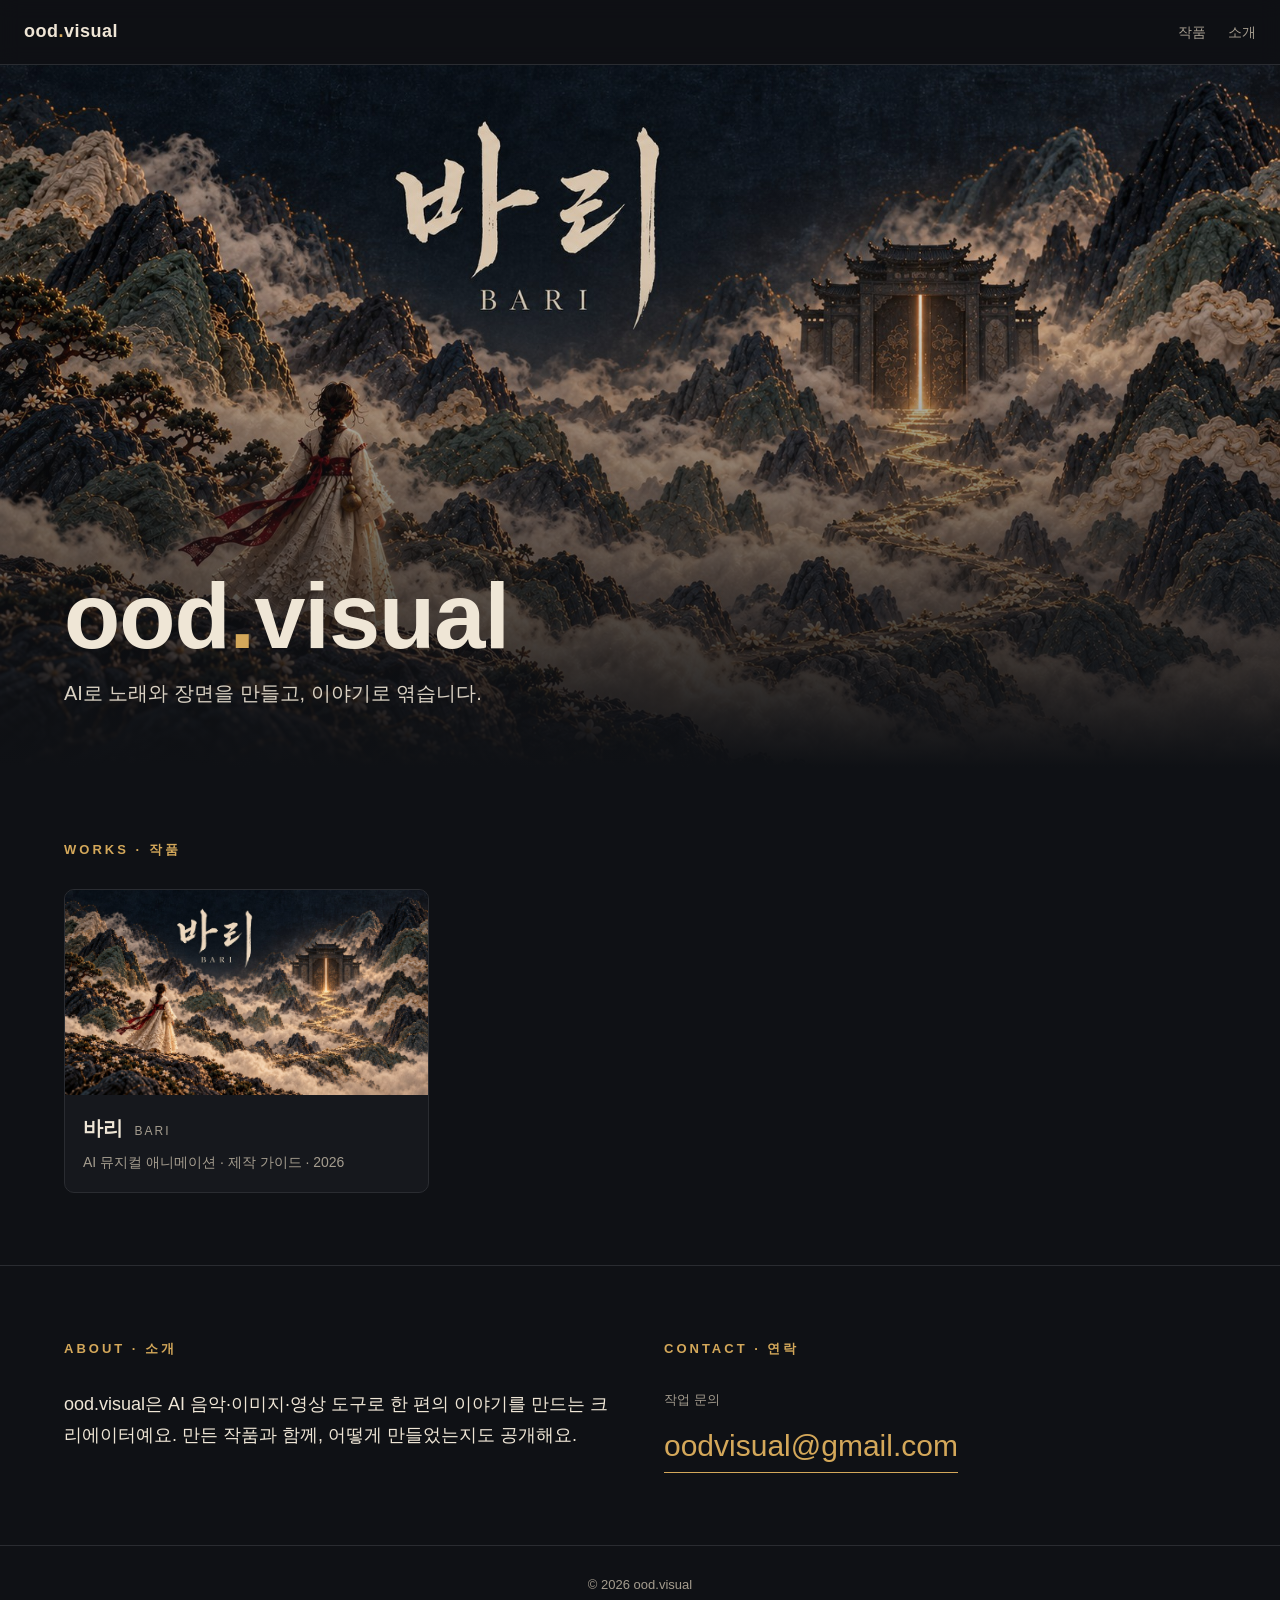
==== index.html @ dbe3b7cd "ood.visual 포트폴리오 첫 배포: 바리 제작 가이드 Co-Authored-By: Claude Opus 5.5 <noreply@anthropic.com>" ====
<!doctype html>
<html lang="ko">
<head>
<meta charset="utf-8">
<meta name="viewport" content="width=device-width,initial-scale=1">
<title>ood.visual</title>
<meta name="description" content="ood.visual · AI 음악·이미지·영상으로 만드는 이야기. 작품과 제작 가이드.">
<meta property="og:title" content="ood.visual">
<meta property="og:description" content="AI로 노래와 장면을 만들고, 이야기로 엮습니다.">
<meta property="og:image" content="works/bari/guide/assets/cover.jpg">
<link rel="stylesheet" href="css/style.css">
</head>
<body>
<header class="top">
  <a class="logo" href="./">ood<b>.</b>visual</a>
  <nav><a href="#works">작품</a><a href="#about">소개</a></nav>
</header>

<section class="hero">
  <img id="hero-img" src="works/bari/guide/assets/cover.jpg" alt="">
  <div class="wrap">
    <h1>ood<b>.</b>visual</h1>
    <p data-site="tagline"></p>
  </div>
</section>

<section id="works" class="section">
  <div class="wrap">
    <h2>Works · 작품</h2>
    <div id="works-grid" class="grid"></div>
  </div>
</section>

<section id="about" class="section about">
  <div class="wrap about-in">
    <div>
      <h2>About · 소개</h2>
      <p data-site="about"></p>
    </div>
    <div class="contact">
      <h2>Contact · 연락</h2>
      <small>작업 문의</small>
      <a data-site="email" href="#"></a>
    </div>
  </div>
</section>

<footer class="foot">© <span id="year"></span> ood.visual</footer>
<script src="js/works.js"></script>
<script src="js/site.js"></script>
</body>
</html>
---- css/style.css ----
:root{--bg:#0f1115;--ink:#efe6d6;--mute:#a59d8f;--line:#2a2c31;--gold:#d4a85a;--card:#16181d}
*{box-sizing:border-box}
html{scroll-behavior:smooth}
body{margin:0;background:var(--bg);color:var(--ink);font:16px/1.75 -apple-system,BlinkMacSystemFont,"Apple SD Gothic Neo","Pretendard","Noto Sans KR",sans-serif;-webkit-font-smoothing:antialiased}
a{color:inherit}
img{display:block;max-width:100%}
.wrap{max-width:1200px;margin:0 auto;padding:0 24px}
.top{position:sticky;top:0;z-index:20;display:flex;justify-content:space-between;align-items:center;padding:16px 24px;background:rgba(15,17,21,.82);backdrop-filter:blur(10px);border-bottom:1px solid var(--line)}
.logo{font-weight:700;letter-spacing:.5px;text-decoration:none;font-size:18px}
.logo b{color:var(--gold)}
.top nav a{margin-left:22px;text-decoration:none;color:var(--mute);font-size:14px}
.top nav a:hover{color:var(--ink)}

.hero{position:relative;min-height:78vh;display:flex;align-items:flex-end;overflow:hidden}
.hero img{position:absolute;inset:0;width:100%;height:100%;object-fit:cover}
.hero::after{content:"";position:absolute;inset:0;background:linear-gradient(180deg,rgba(15,17,21,.1) 30%,var(--bg) 100%)}
.hero .wrap{position:relative;z-index:1;width:100%;padding-bottom:56px}
.hero h1{margin:0;font-size:clamp(40px,8vw,92px);line-height:1;letter-spacing:-1px}
.hero h1 b{color:var(--gold)}
.hero p{margin:14px 0 0;font-size:clamp(16px,2vw,20px);color:var(--ink);opacity:.9}

.section{padding:72px 0}
.section h2{font-size:13px;letter-spacing:3px;color:var(--gold);font-weight:600;margin:0 0 28px;text-transform:uppercase}
.grid{display:grid;grid-template-columns:repeat(auto-fill,minmax(340px,1fr));gap:28px}
.card{text-decoration:none;background:var(--card);border:1px solid var(--line);border-radius:10px;overflow:hidden;transition:transform .25s,border-color .25s}
.card:hover{transform:translateY(-4px);border-color:#4a4335}
.card-img{aspect-ratio:16/9;overflow:hidden}
.card-img img{width:100%;height:100%;object-fit:cover;transition:transform .6s}
.card:hover .card-img img{transform:scale(1.04)}
.card-meta{padding:16px 18px 18px}
.card-meta h3{margin:0;font-size:20px}
.card-meta h3 span{font-size:12px;letter-spacing:2px;color:var(--mute);margin-left:6px;font-weight:500}
.card-meta p{margin:4px 0 0;color:var(--mute);font-size:14px}

.about{border-top:1px solid var(--line)}
.about-in{display:grid;grid-template-columns:1fr 1fr;gap:48px;align-items:start}
.about p{margin:0;font-size:18px;max-width:560px}
.contact a{display:inline-block;font-size:clamp(20px,3vw,30px);color:var(--gold);text-decoration:none;border-bottom:1px solid currentColor}
.contact small{display:block;color:var(--mute);margin-bottom:8px;font-size:13px}

.foot{padding:28px 24px;border-top:1px solid var(--line);color:var(--mute);font-size:13px;text-align:center}

/* 작품 상세 */
.work-hero{max-height:76vh;overflow:hidden}
.work-hero img{width:100%;height:100%;object-fit:cover}
.work-head{padding-top:44px}
.eyebrow{margin:0;color:var(--gold);font-size:13px;letter-spacing:1.5px}
.work-head h1{margin:6px 0 14px;font-size:clamp(36px,6vw,64px);line-height:1.1}
.work-head h1 span{font-size:.32em;letter-spacing:4px;color:var(--mute);vertical-align:middle;margin-left:8px}
.lead{font-size:clamp(17px,2vw,21px);max-width:760px;margin:0}
.actions{display:flex;flex-wrap:wrap;gap:12px;margin-top:26px}
.btn{display:inline-block;padding:12px 20px;border:1px solid #4a4335;border-radius:8px;text-decoration:none;font-size:15px}
.btn:hover{border-color:var(--gold)}
.btn.primary{background:var(--gold);color:#1a1408;border-color:var(--gold);font-weight:600}
.work-body{display:grid;grid-template-columns:minmax(0,1fr) 240px;gap:48px;padding-top:48px;padding-bottom:24px}
.work-body p{margin:0 0 16px;color:#d9d0c1}
.work-body aside h4{margin:0 0 10px;font-size:13px;letter-spacing:2px;color:var(--mute);font-weight:600}
.work-body ul{list-style:none;margin:0;padding:0}
.work-body li{padding:8px 0;border-bottom:1px solid var(--line);font-size:15px}
.gallery{display:grid;grid-template-columns:repeat(2,1fr);gap:20px;padding-top:32px;padding-bottom:40px}
.gallery figure{margin:0}
.gallery img{width:100%;aspect-ratio:16/9;object-fit:cover;border-radius:8px;transition:opacity .2s}
.gallery a:hover img{opacity:.85}
.gallery figcaption{margin-top:8px;color:var(--mute);font-size:14px}
.ratio{position:relative;aspect-ratio:16/9}
.ratio iframe{position:absolute;inset:0;width:100%;height:100%;border:0;border-radius:8px}
.next{padding-top:24px;padding-bottom:72px}
.next a{color:var(--gold);text-decoration:none}
.empty{padding:120px 24px;text-align:center}

@media (max-width:760px){
  .grid{grid-template-columns:1fr}
  .about-in,.work-body{grid-template-columns:1fr;gap:28px}
  .gallery{grid-template-columns:1fr}
  .top nav a{margin-left:14px}
  .hero{min-height:64vh}
  .wrap{padding:0 16px}
}
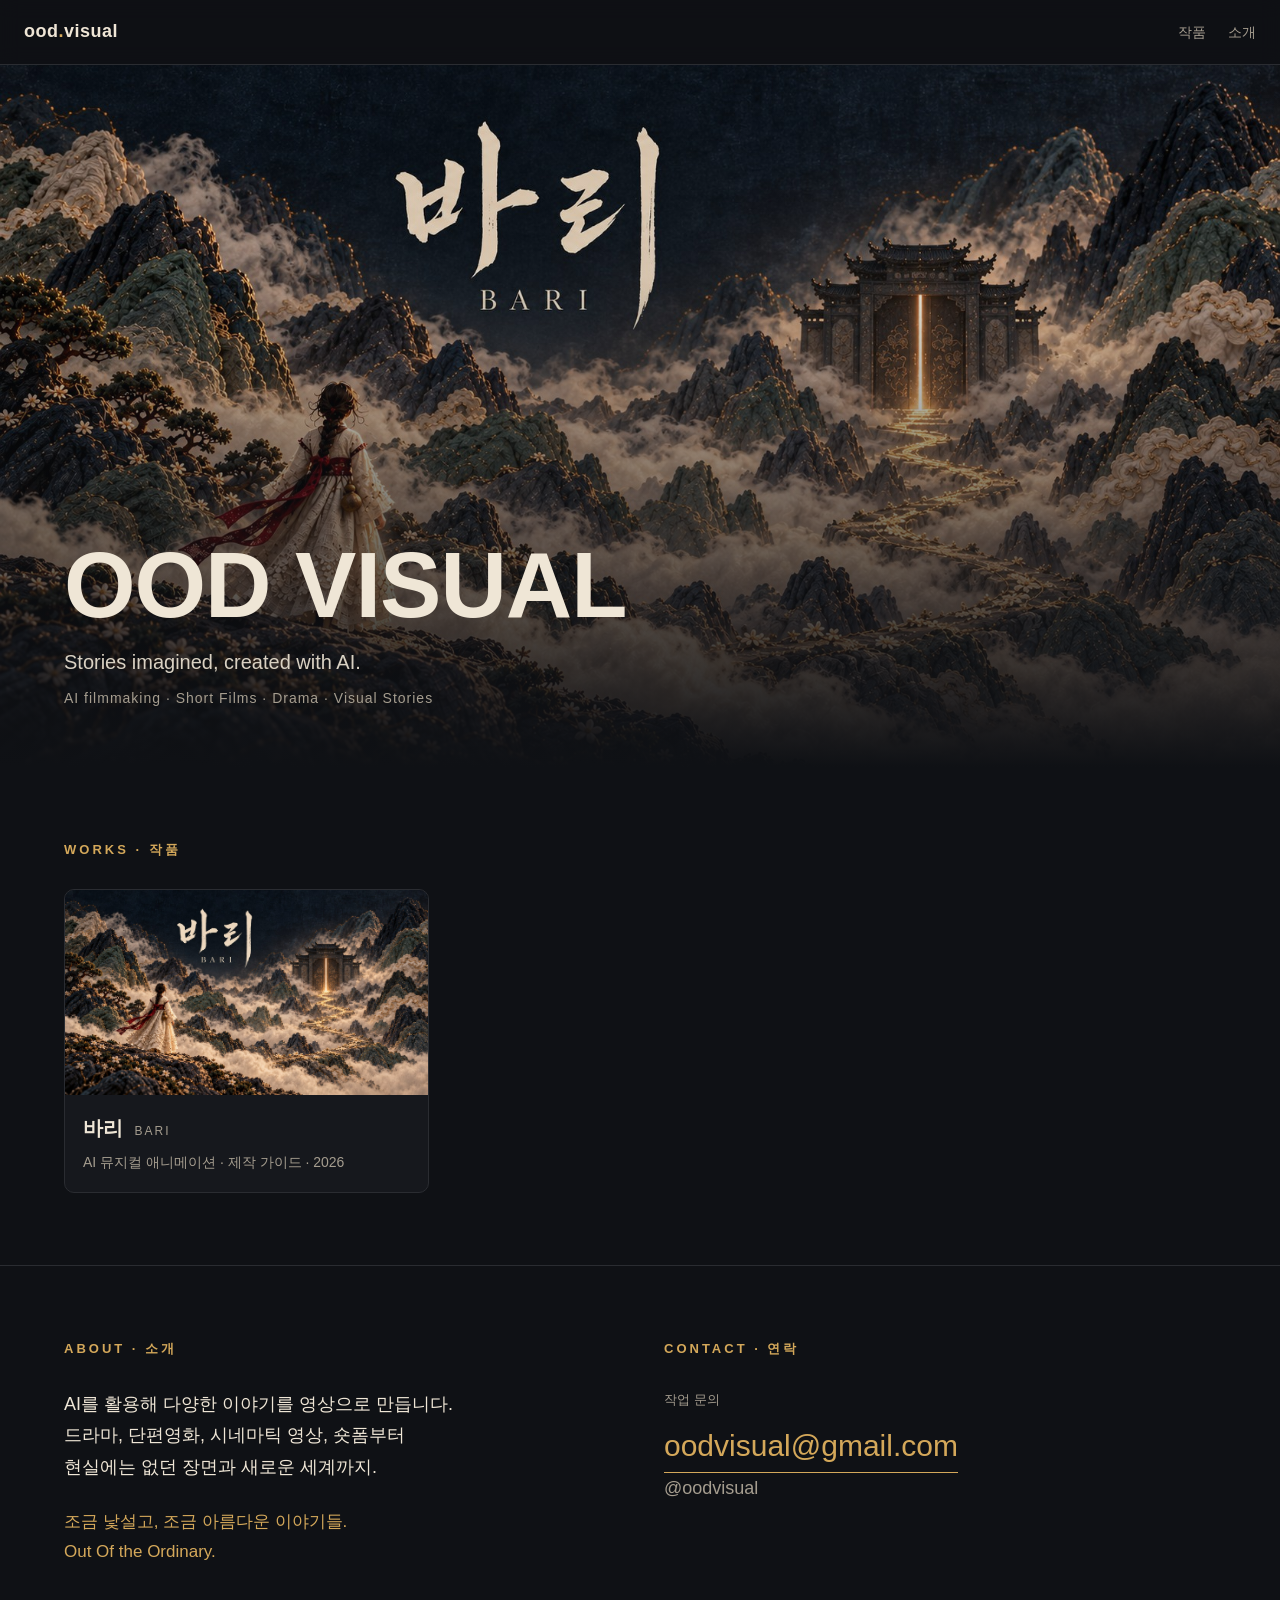
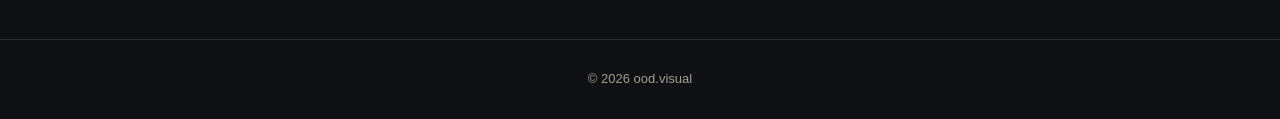
==== commit 010f340c: "브랜드 소개 문구 반영 Co-Authored-By: Claude Opus 5.5 <noreply@anthropic.com>" ====
--- a/index.html
+++ b/index.html
@@ -4,9 +4,9 @@
 <meta charset="utf-8">
 <meta name="viewport" content="width=device-width,initial-scale=1">
 <title>ood.visual</title>
-<meta name="description" content="ood.visual · AI 음악·이미지·영상으로 만드는 이야기. 작품과 제작 가이드.">
-<meta property="og:title" content="ood.visual">
-<meta property="og:description" content="AI로 노래와 장면을 만들고, 이야기로 엮습니다.">
+<meta name="description" content="OOD VISUAL · Stories imagined, created with AI. AI를 활용해 다양한 이야기를 영상으로 만듭니다.">
+<meta property="og:title" content="OOD VISUAL">
+<meta property="og:description" content="Stories imagined, created with AI.">
 <meta property="og:image" content="works/bari/guide/assets/cover.jpg">
 <link rel="stylesheet" href="css/style.css">
 </head>
@@ -19,8 +19,9 @@
 <section class="hero">
   <img id="hero-img" src="works/bari/guide/assets/cover.jpg" alt="">
   <div class="wrap">
-    <h1>ood<b>.</b>visual</h1>
+    <h1>OOD VISUAL</h1>
     <p data-site="tagline"></p>
+    <p class="hero-sub" data-site="fields"></p>
   </div>
 </section>
 
@@ -35,12 +36,14 @@
   <div class="wrap about-in">
     <div>
       <h2>About · 소개</h2>
-      <p data-site="about"></p>
+      <p class="pre" data-site="about"></p>
+      <p class="pre motto" data-site="motto"></p>
     </div>
     <div class="contact">
       <h2>Contact · 연락</h2>
       <small>작업 문의</small>
       <a data-site="email" href="#"></a>
+      <p class="handle" data-site="handle"></p>
     </div>
   </div>
 </section>
--- a/css/style.css
+++ b/css/style.css
@@ -35,6 +35,10 @@
 .about{border-top:1px solid var(--line)}
 .about-in{display:grid;grid-template-columns:1fr 1fr;gap:48px;align-items:start}
 .about p{margin:0;font-size:18px;max-width:560px}
+.pre{white-space:pre-line}
+.about .motto{margin-top:24px;color:var(--gold);font-size:17px}
+.hero .hero-sub{margin-top:6px;font-size:14px;letter-spacing:1px;color:var(--mute);opacity:1}
+.handle{margin:14px 0 0;color:var(--mute);font-size:15px}
 .contact a{display:inline-block;font-size:clamp(20px,3vw,30px);color:var(--gold);text-decoration:none;border-bottom:1px solid currentColor}
 .contact small{display:block;color:var(--mute);margin-bottom:8px;font-size:13px}
 
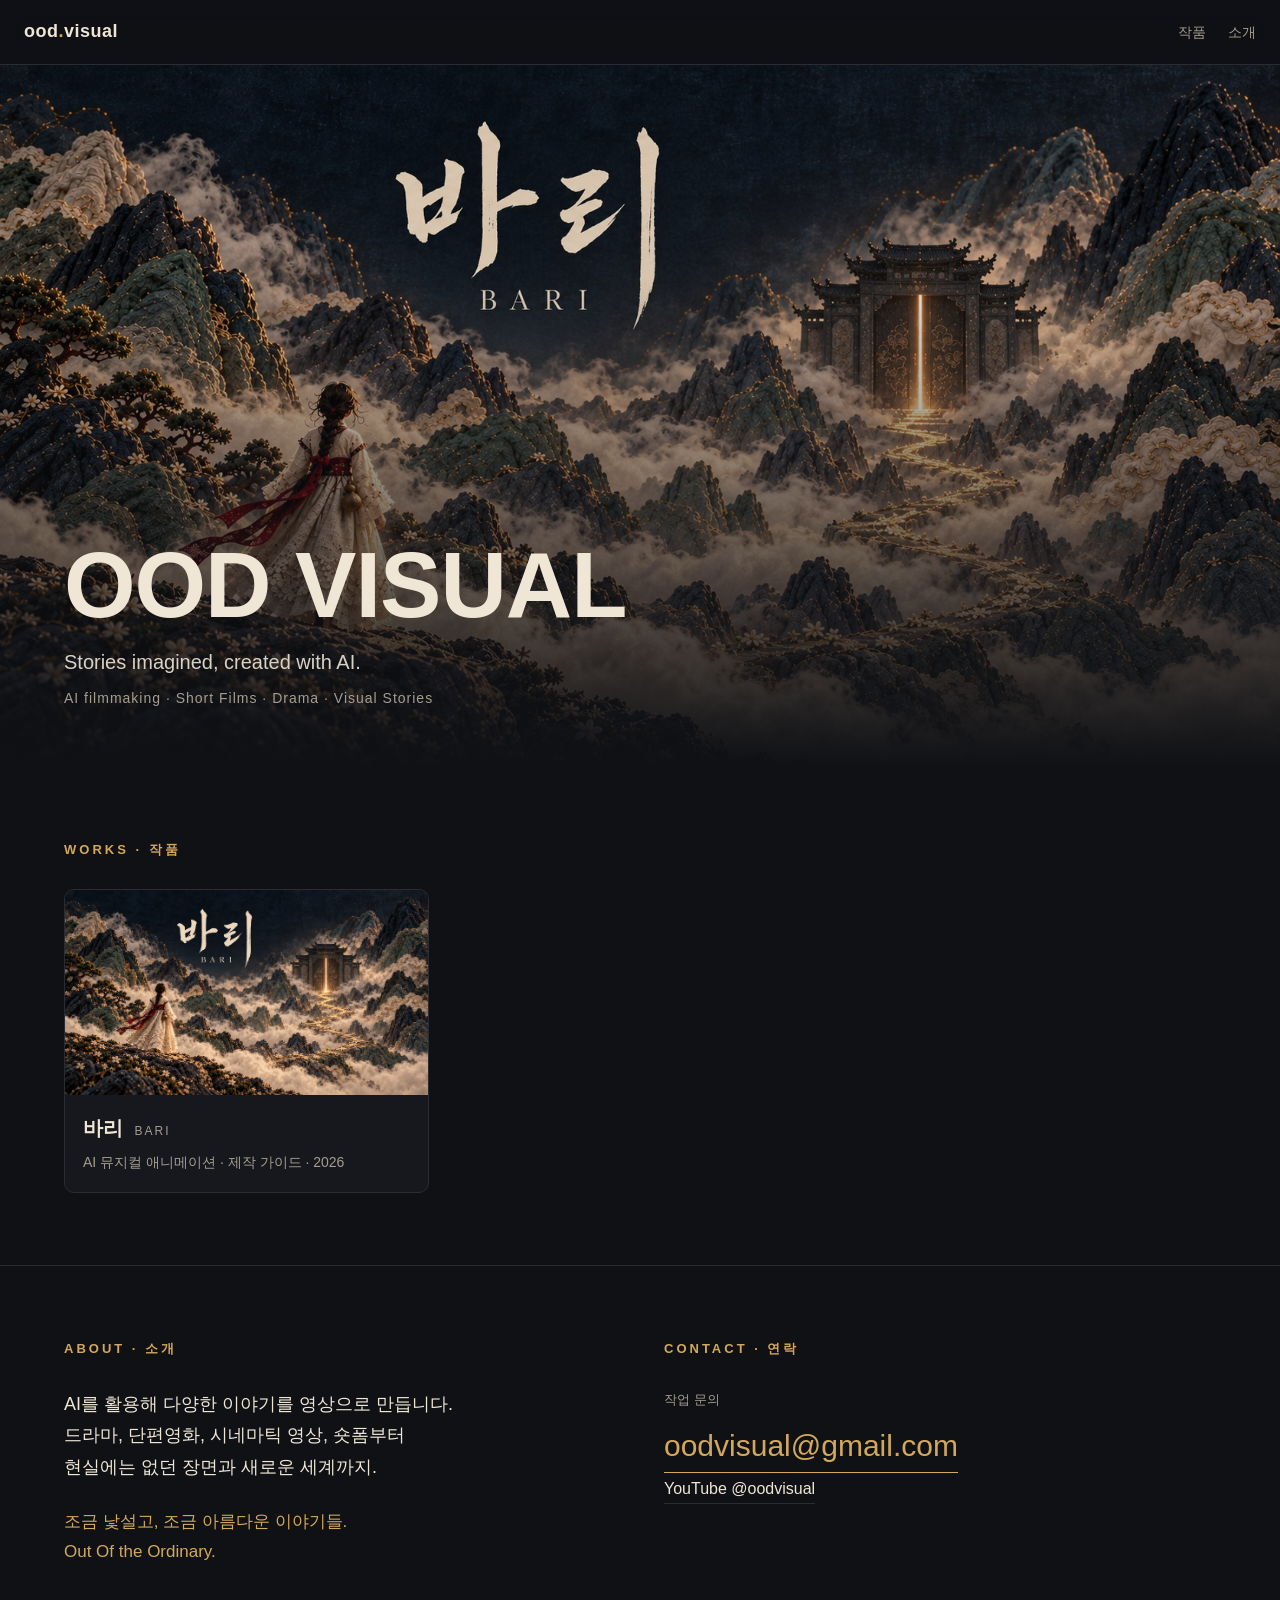
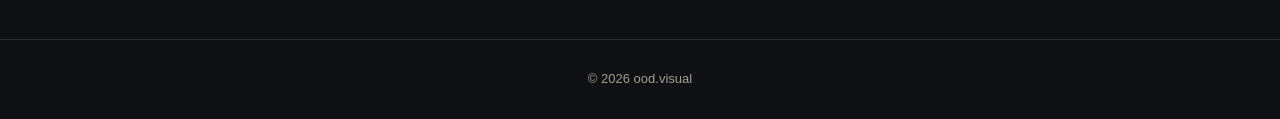
==== commit 22d71ecb: "유튜브 채널 링크 연결 Co-Authored-By: Claude Opus 5.5 <noreply@anthropic.com>" ====
--- a/index.html
+++ b/index.html
@@ -43,7 +43,7 @@
       <h2>Contact · 연락</h2>
       <small>작업 문의</small>
       <a data-site="email" href="#"></a>
-      <p class="handle" data-site="handle"></p>
+      <p class="handle"><a data-site="youtube" href="https://www.youtube.com/@oodvisual" target="_blank" rel="noopener"></a></p>
     </div>
   </div>
 </section>
--- a/css/style.css
+++ b/css/style.css
@@ -38,7 +38,9 @@
 .pre{white-space:pre-line}
 .about .motto{margin-top:24px;color:var(--gold);font-size:17px}
 .hero .hero-sub{margin-top:6px;font-size:14px;letter-spacing:1px;color:var(--mute);opacity:1}
-.handle{margin:14px 0 0;color:var(--mute);font-size:15px}
+.handle{margin:18px 0 0}
+.contact .handle a{font-size:16px;color:var(--ink);border-bottom-color:var(--line)}
+.contact .handle a:hover{border-bottom-color:var(--gold)}
 .contact a{display:inline-block;font-size:clamp(20px,3vw,30px);color:var(--gold);text-decoration:none;border-bottom:1px solid currentColor}
 .contact small{display:block;color:var(--mute);margin-bottom:8px;font-size:13px}
 
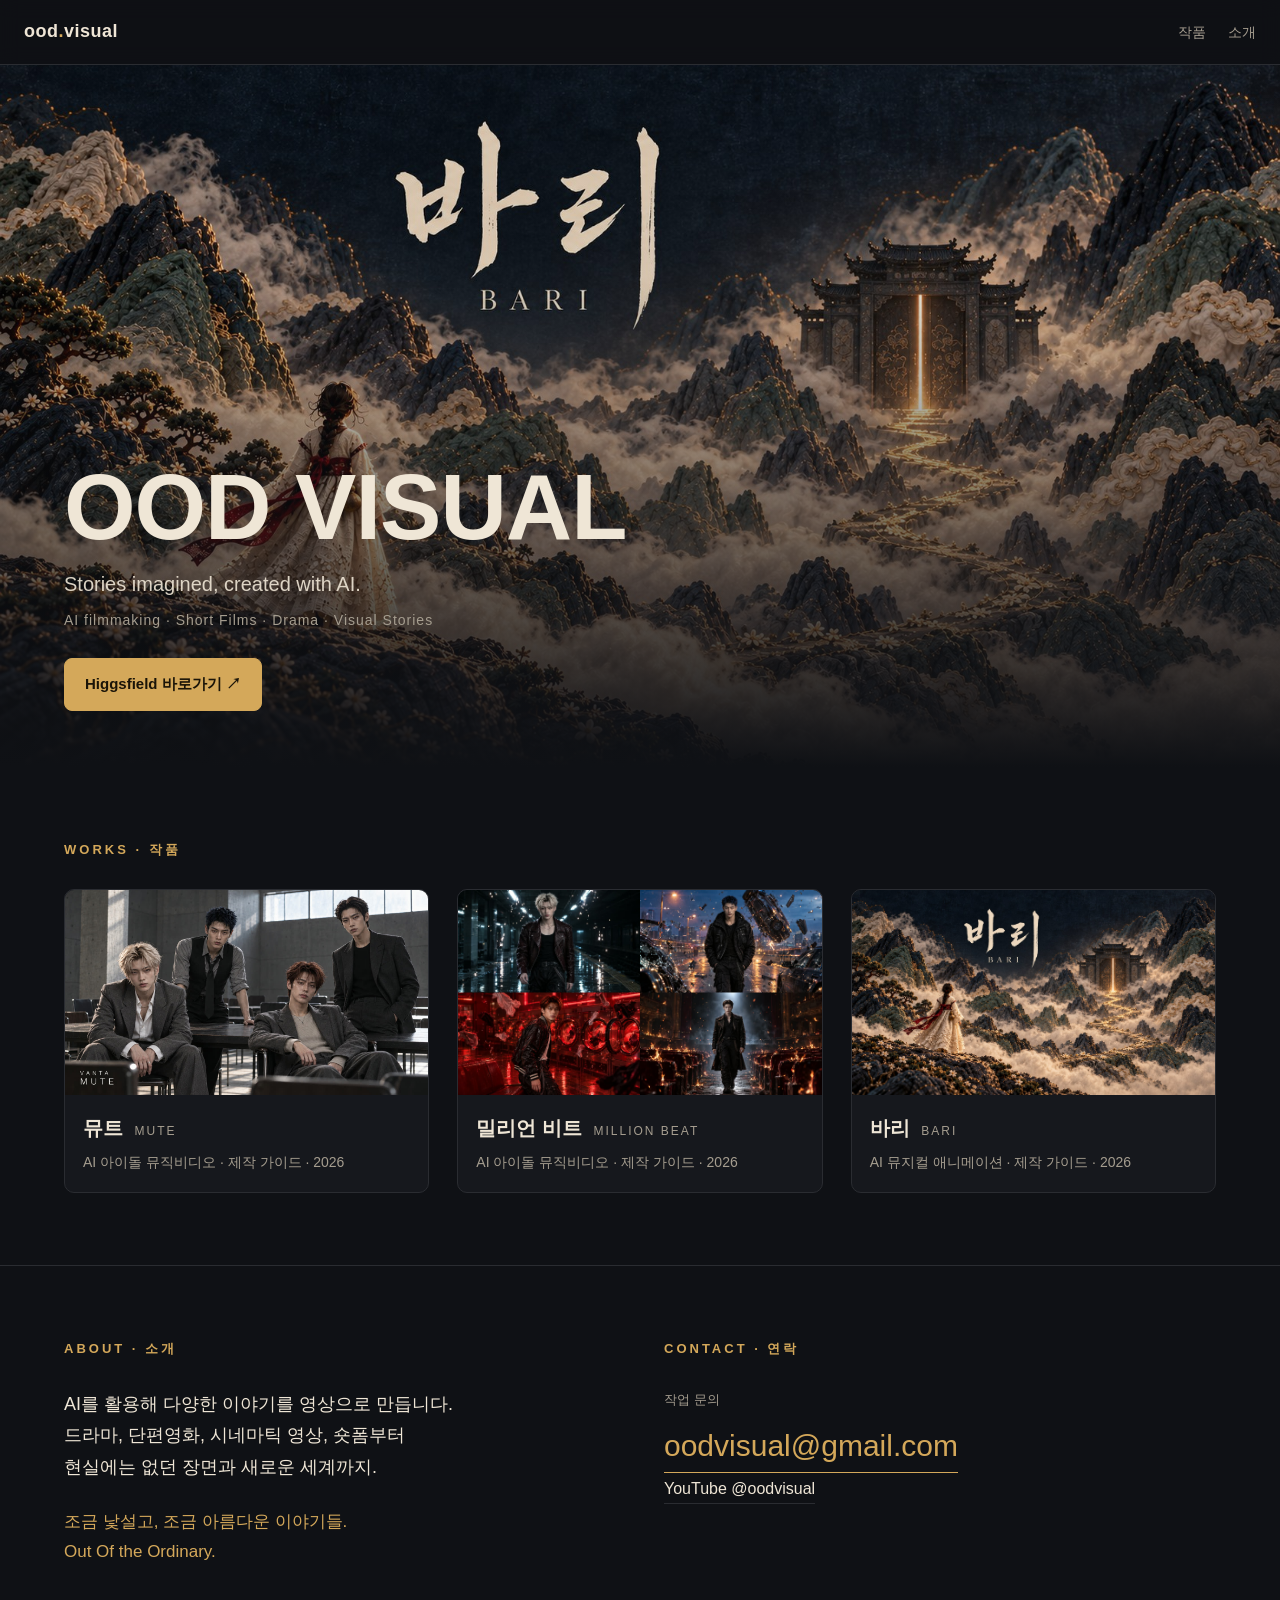
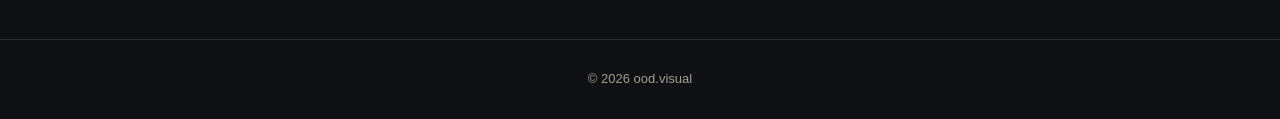
==== commit 8c36ed7f: "홈: Higgsfield 바로가기 버튼 추가 Co-Authored-By: Claude Opus 5.5 <noreply@anthropic.com>" ====
--- a/index.html
+++ b/index.html
@@ -22,6 +22,7 @@
     <h1>OOD VISUAL</h1>
     <p data-site="tagline"></p>
     <p class="hero-sub" data-site="fields"></p>
+    <div class="actions"><a class="btn primary" data-site="higgsfield" href="https://higgsfield.ai?fpr=jiwon-8fc62d" target="_blank" rel="sponsored noopener">Higgsfield 바로가기 ↗</a></div>
   </div>
 </section>
 
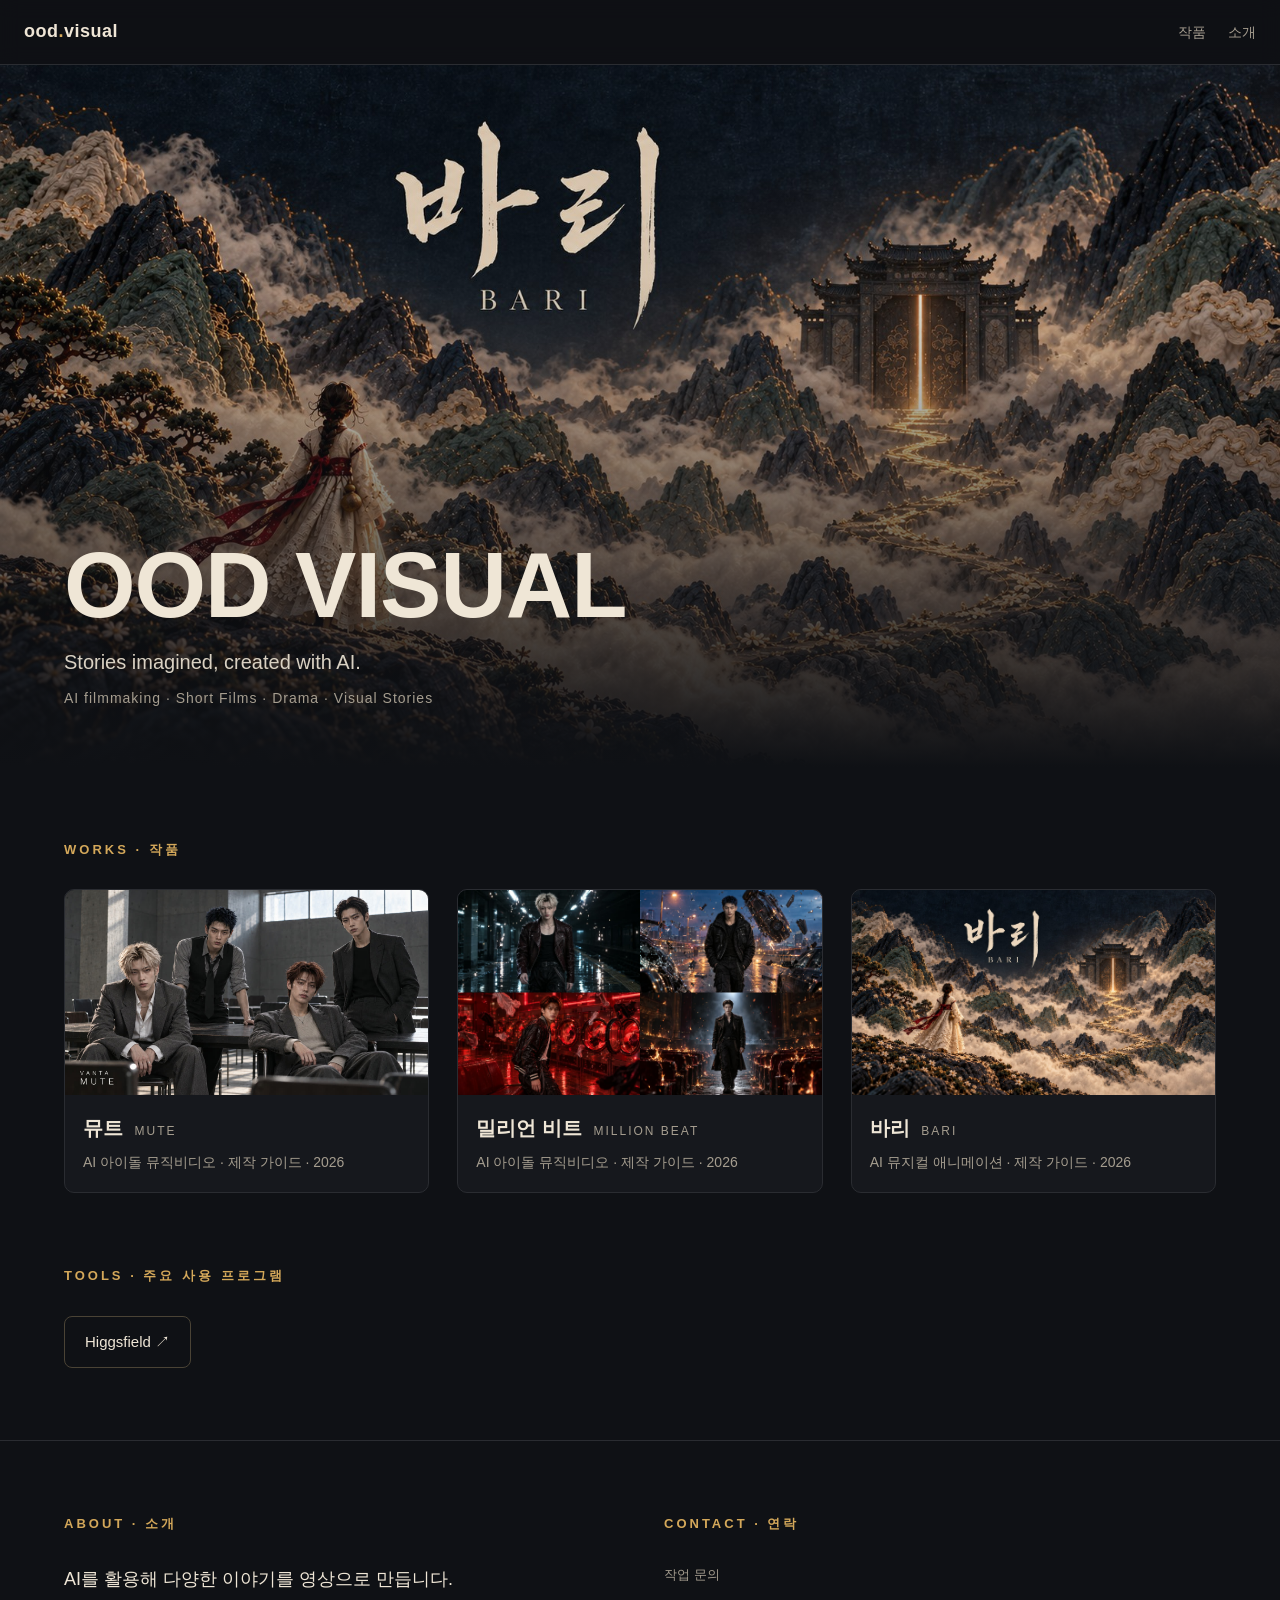
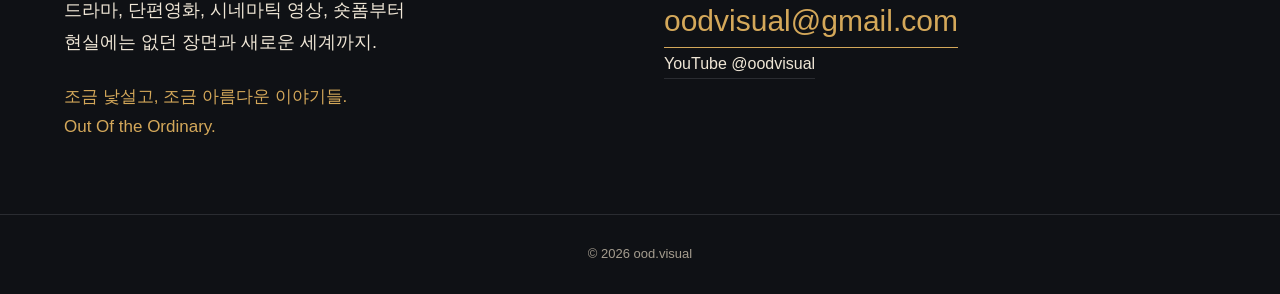
==== commit b8941c46: "홈: Higgsfield 버튼을 주요 사용 프로그램 섹션으로 이동 Co-Authored-By: Claude Opus 5.5 <noreply@anthropic.com>" ====
--- a/index.html
+++ b/index.html
@@ -22,7 +22,6 @@
     <h1>OOD VISUAL</h1>
     <p data-site="tagline"></p>
     <p class="hero-sub" data-site="fields"></p>
-    <div class="actions"><a class="btn primary" data-site="higgsfield" href="https://higgsfield.ai?fpr=jiwon-8fc62d" target="_blank" rel="sponsored noopener">Higgsfield 바로가기 ↗</a></div>
   </div>
 </section>
 
@@ -30,6 +29,13 @@
   <div class="wrap">
     <h2>Works · 작품</h2>
     <div id="works-grid" class="grid"></div>
+  </div>
+</section>
+
+<section id="tools" class="section tools">
+  <div class="wrap">
+    <h2>Tools · 주요 사용 프로그램</h2>
+    <div id="tools-list" class="actions"></div>
   </div>
 </section>
 
--- a/css/style.css
+++ b/css/style.css
@@ -82,3 +82,4 @@
   .hero{min-height:64vh}
   .wrap{padding:0 16px}
 }
+.tools{padding-top:0}
